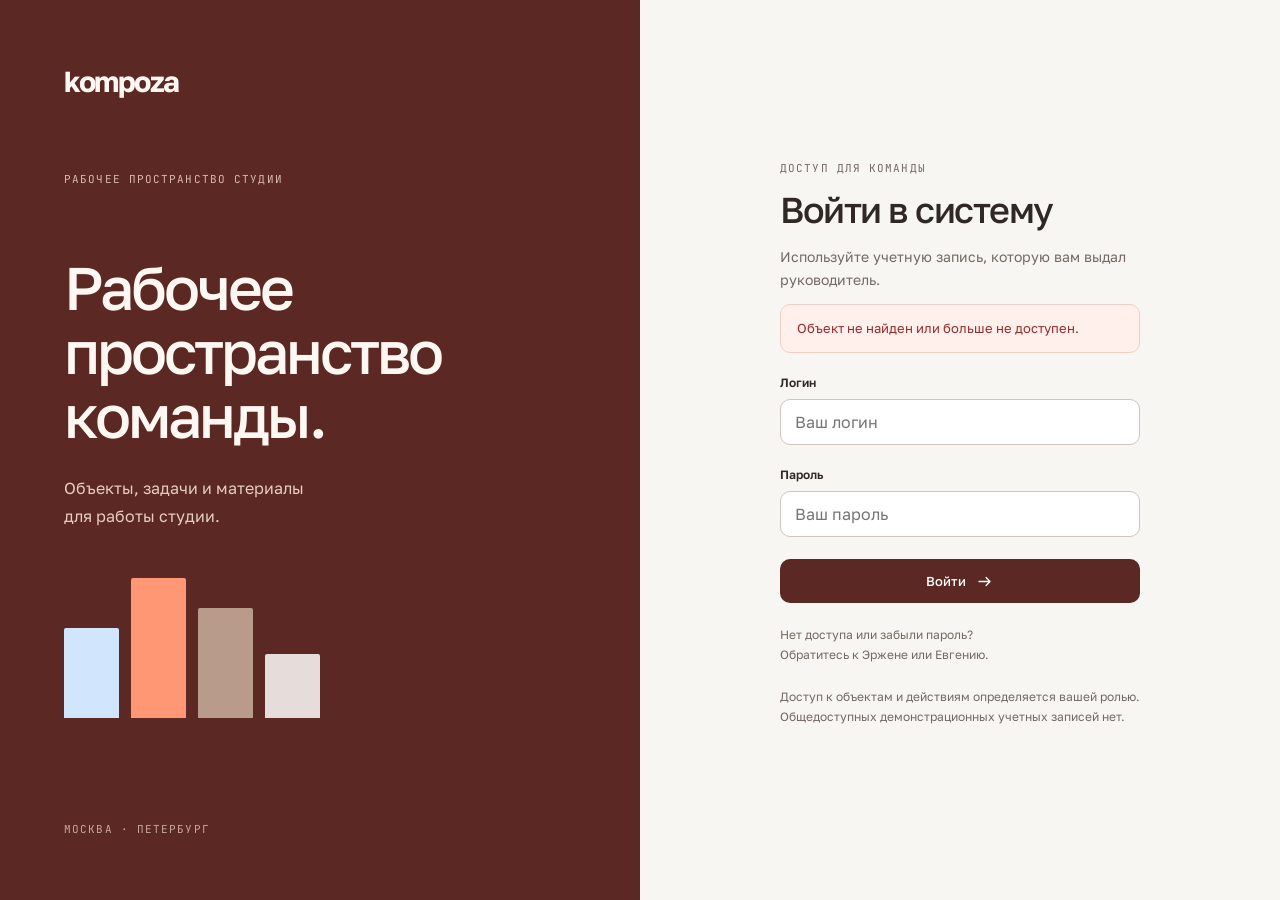
==== app/index.html @ be21c003 "Добавить рабочий пилот Compoza: вход, роли, объекты и задачи" ====
<!doctype html>
<html lang="ru"><head><meta charset="utf-8"><meta name="viewport" content="width=device-width,initial-scale=1,viewport-fit=cover"><meta name="theme-color" content="#5B2824"><meta name="description" content="Рабочее пространство команды Kompoza"><title>Kompoza · рабочее пространство</title><link rel="manifest" href="./manifest.webmanifest"><link rel="icon" type="image/svg+xml" href="./icon.svg"><link rel="stylesheet" href="./styles.css"></head><body><a class="skip" href="#main">К содержимому</a><div id="app"><main class="boot" aria-live="polite"><div class="brand">kompoza<span>studio workspace</span></div><div class="spinner"></div><p>Открываем рабочее пространство</p></main></div><div id="toast" role="status" aria-live="polite"></div><script src="./config.js"></script><script type="module" src="./app.js"></script></body></html>
---- app/styles.css ----
@import url('https://fonts.googleapis.com/css2?family=Golos+Text:wght@400;500;600;700;800&family=JetBrains+Mono:wght@400;500&display=swap');
:root{--wine:#5B2824;--deep:#3A1815;--coral:#FF9775;--blue:#D1E6FD;--paper:#F8F6F3;--ink:#302825;--muted:#746964;--line:#E3DCD5;--white:#fff;--green:#2F6754;--radius:18px;font-family:'Golos Text',sans-serif;color:var(--ink);background:var(--paper);font-synthesis:none}*{box-sizing:border-box}body{margin:0}button,input,select,textarea{font:inherit}button,a,input,select,textarea{-webkit-tap-highlight-color:transparent}button{cursor:pointer}button:disabled{opacity:.5;cursor:wait}a{color:inherit}button:focus-visible,a:focus-visible,input:focus-visible,select:focus-visible,textarea:focus-visible{outline:3px solid #5283A8;outline-offset:3px}.skip{position:fixed;top:-70px;left:20px;background:white;padding:12px;z-index:100}.skip:focus{top:12px}.brand{font-size:34px;font-weight:700;letter-spacing:-2px;line-height:1}.brand span{display:block;font:10px 'JetBrains Mono',monospace;letter-spacing:1.6px;text-transform:uppercase;margin-top:12px}.boot{min-height:100dvh;display:flex;flex-direction:column;align-items:center;justify-content:center;gap:26px;color:var(--wine)}.boot p{color:var(--muted);font-size:14px}.spinner{width:22px;height:22px;border:2px solid var(--line);border-top-color:var(--wine);border-radius:50%;animation:spin .8s linear infinite}@keyframes spin{to{transform:rotate(360deg)}}.login{min-height:100dvh;display:grid;grid-template-columns:1fr 1fr}.login-story{background:var(--wine);color:#FFF7F1;padding:64px;display:flex;flex-direction:column;justify-content:space-between;position:relative;overflow:hidden}.login-story h1{font-size:clamp(38px,4.7vw,72px);font-weight:500;line-height:1.06;letter-spacing:-3px;max-width:580px;margin:70px 0 28px}.login-story p{max-width:390px;color:#E5CEBF;line-height:1.7}.login-story .wordmark{font-size:29px;letter-spacing:-1.5px;font-weight:700}.house{display:flex;gap:12px;align-items:flex-end;margin:48px 0 30px;height:140px}.house i{display:block;width:55px;height:90px;background:var(--blue);border-radius:2px 2px 0 0}.house i:nth-child(2){height:140px;background:var(--coral)}.house i:nth-child(3){height:110px;background:#B99B8C}.house i:nth-child(4){height:64px;background:#E6DDDB}.login-form-wrap{padding:64px;display:grid;place-items:center}.login-form{width:100%;max-width:360px}.eyebrow{font:11px 'JetBrains Mono',monospace;text-transform:uppercase;letter-spacing:1.1px;color:var(--muted)}h1,h2,h3,p{overflow-wrap:anywhere}h1{font-size:36px;letter-spacing:-1.5px;font-weight:500;line-height:1.15;margin:14px 0}h2{font-size:23px;font-weight:500;letter-spacing:-.6px;margin:0 0 18px}h3{font-size:17px;font-weight:600;margin:0 0 8px}.sub{font-size:14px;color:var(--muted);line-height:1.65;margin:0}.field{display:block;margin:22px 0}.field>span{display:block;font-size:12px;font-weight:600;margin-bottom:9px}input,select,textarea{width:100%;border:1px solid #CFC5BE;background:white;border-radius:10px;padding:12px 14px;color:var(--ink);min-height:45px}textarea{resize:vertical;min-height:90px}.btn{display:inline-flex;align-items:center;justify-content:center;gap:9px;background:var(--wine);color:white;border:0;border-radius:10px;padding:12px 18px;font-size:13px;font-weight:500;min-height:44px;text-decoration:none}.btn:hover{background:var(--deep)}.btn.secondary{background:white;color:var(--wine);border:1px solid var(--line)}.btn.secondary:hover{background:#EFE9E3}.btn.small{padding:8px 12px;min-height:36px;font-size:12px}.full{width:100%}.hint{font-size:12px;line-height:1.65;color:var(--muted);margin-top:22px}.error{color:#952C2C;background:#FFF0EB;border:1px solid #EECFC4;padding:14px 16px;border-radius:10px;font-size:13px;line-height:1.5}.shell{display:grid;grid-template-columns:236px minmax(0,1fr);min-height:100dvh}.sidebar{background:var(--deep);color:#F6EDE6;position:fixed;inset:0 auto 0 0;width:236px;padding:36px 22px 24px;display:flex;flex-direction:column;z-index:20}.sidebar .brand{margin:0 13px 48px;font-size:31px}.sidebar .brand span{color:#C3A79C;font-size:9px}.nav{display:flex;flex-direction:column;gap:7px}.nav button{display:flex;align-items:center;gap:13px;padding:13px 14px;border:0;border-radius:10px;background:none;color:#D9C6BC;text-align:left;font-size:13px}.nav button.active{color:var(--deep);background:var(--blue)}.nav button:hover:not(.active){background:#512824}.icon{width:19px;height:19px;flex:none;vertical-align:middle}.sidebar-bottom{margin-top:auto}.stage-label{padding:17px 14px;border-top:1px solid #65423C;color:#CDB5A9;font-size:11px;line-height:1.8}.profile{display:flex;align-items:center;gap:10px;padding:16px 8px}.avatar{width:34px;height:34px;display:grid;place-items:center;border-radius:50%;background:#71453D;color:white;font-size:12px;flex:none}.profile-name{font-size:12px;line-height:1.5}.profile-role{color:#CDB5A9;font-size:10px}.logout{background:none;border:0;color:#E6CBBF;padding:10px;display:flex;margin-left:auto}.workspace{grid-column:2;min-width:0}.topbar{height:76px;border-bottom:1px solid var(--line);display:flex;align-items:center;justify-content:space-between;padding:0 44px;gap:16px}.breadcrumb{font-size:12px;color:var(--muted)}.env{font:10px 'JetBrains Mono',monospace;background:#EAE4DB;color:#655B4D;padding:7px 10px;border-radius:5px}.content{padding:36px 44px 60px;max-width:1500px;margin:auto}.page-head{display:flex;justify-content:space-between;gap:24px;align-items:center;margin-bottom:30px}.page-head h1{margin:8px 0}.hero-panel{background:var(--wine);color:white;padding:32px 36px;border-radius:var(--radius);display:flex;justify-content:space-between;gap:30px;margin-bottom:26px;position:relative;overflow:hidden}.hero-panel h2{font-size:29px;max-width:520px;margin:8px 0 14px;line-height:1.2}.hero-panel .eyebrow{color:#D9B7A6}.hero-panel p{font-size:13px;line-height:1.7;color:#EAD6C9;max-width:470px}.hero-panel .btn{background:var(--blue);color:var(--deep);margin-top:12px}.hero-mark{font-size:122px;letter-spacing:-14px;font-weight:500;color:var(--coral);align-self:center;line-height:1;margin-right:14px}.metrics{display:grid;grid-template-columns:repeat(3,1fr);gap:18px;margin-bottom:30px}.metric{padding:22px 24px;background:white;border:1px solid var(--line);border-radius:14px}.metric .number{font-size:36px;font-weight:500;letter-spacing:-1.5px;margin:8px 0}.metric p{font-size:12px;color:var(--muted);margin:0}.columns{display:grid;grid-template-columns:minmax(0,1.5fr) minmax(250px,1fr);gap:26px}.panel{background:white;border:1px solid var(--line);border-radius:var(--radius);padding:26px;min-width:0}.section-head{display:flex;align-items:center;justify-content:space-between;gap:16px;margin-bottom:17px}.section-head h2{margin:0;font-size:20px}.text-btn{border:0;background:none;padding:8px 0;color:var(--wine);font-size:12px}.list-row{display:flex;align-items:center;gap:15px;padding:17px 0;border-top:1px solid #ECE7E1;width:100%;background:none;border-left:0;border-right:0;border-bottom:0;text-align:left;color:var(--ink);cursor:pointer}.list-row:hover .row-title{text-decoration:underline}.row-body{min-width:0;flex:1}.row-title{font-size:14px;font-weight:500;line-height:1.5}.row-meta{font-size:11px;line-height:1.6;color:var(--muted);margin-top:4px}.project-glyph{width:43px;height:49px;background:#EEE5DF;display:grid;place-items:center;border-radius:8px;color:var(--wine);font:16px 'JetBrains Mono',monospace}.badge{font-size:10px;border-radius:5px;padding:6px 8px;background:#ECE9E2;color:#645C52;display:inline-block;white-space:nowrap}.badge.active{background:#E1ECF7;color:#365F80}.badge.done{background:#E5EEE8;color:#35664D}.badge.review{background:#F9E7D6;color:#81552B}.badge.blocked{background:#F5DED8;color:#883D31}.empty{padding:36px 12px;text-align:center;color:var(--muted);font-size:13px;line-height:1.7}.empty .icon{width:32px;height:32px;margin-bottom:12px;color:#9D8A7D}.empty h3{color:var(--ink);font-weight:500;font-size:16px}.note{padding:18px 0;border-top:1px solid var(--line)}.note h3{font-size:13px}.note p{font-size:12px;line-height:1.7;color:var(--muted);margin:0}.toolbar{display:flex;gap:12px;margin:0 0 24px;flex-wrap:wrap}.search{position:relative;flex:1;min-width:200px}.search .icon{position:absolute;left:14px;top:13px;color:var(--muted)}.search input{padding-left:43px;background:white}.toolbar select{width:auto;min-width:150px}.project-grid{display:grid;grid-template-columns:repeat(2,minmax(0,1fr));gap:20px}.project-card{padding:25px;border:1px solid var(--line);border-radius:var(--radius);background:white;display:flex;flex-direction:column;gap:20px}.project-card h2{margin:0;font-size:21px}.card-top{display:flex;justify-content:space-between;gap:12px;align-items:flex-start}.project-card .meta-grid{display:grid;grid-template-columns:1fr 1fr;gap:16px}.meta-grid dt{font-size:10px;color:var(--muted);margin-bottom:6px}.meta-grid dd{font-size:12px;margin:0;line-height:1.5}.card-footer{border-top:1px solid var(--line);padding-top:17px;display:flex;justify-content:space-between;align-items:center}.progress{height:4px;background:#EAE4DD;border-radius:4px;overflow:hidden;width:100%;margin:15px 0 8px}.progress span{display:block;background:var(--wine);height:100%}.back{border:0;background:none;color:var(--wine);padding:0;margin:0 0 24px;font-size:12px;display:flex;align-items:center;gap:6px}.detail-head{padding:28px 32px;background:#EAE0D7;border-radius:var(--radius);margin-bottom:25px}.detail-head h1{font-size:32px}.detail-meta{display:flex;gap:25px;flex-wrap:wrap;margin-top:20px;font-size:12px;color:#66584F}.task-table{width:100%;border-collapse:collapse}.task-table th{text-align:left;font:10px 'JetBrains Mono',monospace;color:var(--muted);padding:10px 12px;border-bottom:1px solid var(--line)}.task-table td{padding:17px 12px;border-bottom:1px solid #EEE8E2;vertical-align:middle;font-size:12px}.task-table td:first-child{padding-left:0}.task-name{font-weight:500;font-size:13px;line-height:1.5}.task-table .actions{display:flex;gap:7px;flex-wrap:wrap}.task-table .btn{font-size:11px;padding:7px 10px;min-height:32px}.people-grid{display:grid;grid-template-columns:repeat(3,minmax(0,1fr));gap:18px}.person{padding:24px;background:white;border:1px solid var(--line);border-radius:14px}.person .avatar{background:var(--blue);color:var(--wine);width:44px;height:44px;margin-bottom:18px}.person h3{font-size:15px}.person p{font-size:11px;color:var(--muted);line-height:1.7;overflow-wrap:anywhere}.audit{display:grid;grid-template-columns:1fr auto;gap:15px;padding:19px 0;border-bottom:1px solid var(--line)}.audit p{font-size:13px;margin:0 0 5px}.audit small{font-size:11px;color:var(--muted)}.audit time{font:10px 'JetBrains Mono',monospace;color:var(--muted)}.mobile-nav{display:none}.overlay{position:fixed;inset:0;background:#24171580;display:grid;place-items:center;padding:22px;z-index:70}.modal{width:100%;max-width:560px;background:var(--paper);border-radius:22px;max-height:90dvh;overflow:auto;padding:30px}.modal-head{display:flex;justify-content:space-between;align-items:center;gap:20px}.close{background:none;border:0;padding:7px;color:var(--muted)}.form-grid{display:grid;grid-template-columns:1fr 1fr;gap:0 18px}.modal .field{margin:17px 0}.form-actions{display:flex;justify-content:flex-end;gap:12px;margin-top:24px}.banner{font-size:12px;line-height:1.6;background:#F0E9DF;border-radius:10px;padding:12px 16px;margin-bottom:24px;color:#6A5849}.doc-link{display:flex;gap:12px;align-items:center;padding:15px 0;border-top:1px solid var(--line);font-size:13px;text-decoration:none}.doc-link:hover{text-decoration:underline}.doc-link .icon{color:var(--wine)}#toast{position:fixed;bottom:25px;left:50%;transform:translateX(-50%);z-index:100;background:var(--deep);color:white;border-radius:10px;padding:13px 22px;font-size:13px;box-shadow:0 5px 25px #0002;display:none;max-width:90vw}.loading-inline{padding:70px;display:grid;place-items:center}.readonly{font-size:12px;color:var(--muted);line-height:1.7}.online-dot{width:6px;height:6px;display:inline-block;border-radius:50%;background:#6C8E74;margin-right:7px}.muted{color:var(--muted)}
@media(min-width:1600px){.content{padding-top:48px}}@media(max-width:1100px){.sidebar{width:200px;padding:30px 14px}.shell{grid-template-columns:200px minmax(0,1fr)}.content{padding:30px 26px}.topbar{padding:0 26px}.columns{grid-template-columns:1fr}.people-grid{grid-template-columns:repeat(2,1fr)}.hero-mark{font-size:90px}.task-table .hide-tablet{display:none}.login-story,.login-form-wrap{padding:40px}}
@media(max-width:700px){.sidebar{display:none}.shell{display:block}.workspace{padding-bottom:80px}.topbar{height:62px;padding:0 20px}.topbar .breadcrumb{font-size:11px}.content{padding:25px 18px 34px}.page-head{gap:12px;margin-bottom:23px}.page-head h1{font-size:29px}.page-head .btn{padding:10px 12px;font-size:11px}.eyebrow{font-size:9px}.sub{font-size:12px}.hero-panel{padding:26px 24px;gap:0}.hero-panel h2{font-size:25px}.hero-mark{display:none}.hero-panel p{font-size:12px}.metrics{gap:9px;margin-bottom:24px}.metric{padding:17px 13px;border-radius:12px}.metric .number{font-size:29px}.metric p{font-size:10px;line-height:1.5}.metric .eyebrow{font-size:8px;letter-spacing:.3px}.panel{padding:21px 18px}.section-head h2{font-size:18px}.project-grid,.people-grid{grid-template-columns:1fr}.project-card{padding:23px}.mobile-nav{position:fixed;bottom:0;left:0;right:0;z-index:40;background:#FFFDFB;border-top:1px solid var(--line);display:flex;justify-content:space-around;padding:9px 8px calc(9px + env(safe-area-inset-bottom))}.mobile-nav button{background:none;border:0;color:var(--muted);padding:6px 10px;display:flex;flex-direction:column;align-items:center;gap:6px;font-size:9px;min-width:48px}.mobile-nav button.active{color:var(--wine);font-weight:600}.mobile-nav button.active .icon{stroke-width:2.3}.toolbar{gap:9px}.toolbar select{min-width:0;flex:1;font-size:12px}.search{min-width:100%;flex-basis:100%}.list-row{gap:10px}.row-title{font-size:12px}.badge{font-size:9px;padding:5px 6px}.project-glyph{width:35px;height:42px;font-size:13px}.row-meta{font-size:10px}.detail-head{padding:24px}.detail-head h1{font-size:28px}.detail-meta{gap:12px 20px;font-size:11px}.task-table thead{display:none}.task-table,.task-table tbody,.task-table tr,.task-table td{display:block}.task-table tr{padding:18px 0;border-bottom:1px solid var(--line)}.task-table td{padding:5px 0;border:0}.task-table .hide-mobile{display:none}.task-table .actions{margin-top:7px}.task-table .btn{min-height:38px;padding:8px 12px}.login{display:block}.login-story{padding:28px 26px 32px}.login-story h1{font-size:34px;letter-spacing:-1.5px;margin:35px 0 12px}.login-story p{font-size:12px;margin-bottom:0}.login-story .house,.login-story .story-footer{display:none}.login-form-wrap{padding:35px 26px 50px}.login-form h1{font-size:28px}.form-grid{grid-template-columns:1fr}.modal{padding:24px 20px;border-radius:16px}.overlay{padding:13px}.audit{grid-template-columns:1fr}.env{font-size:8px}.topbar .logout{color:var(--wine)}#toast{bottom:95px}.form-actions .btn{flex:1}.note p{font-size:11px}}
@media(prefers-reduced-motion:reduce){*{animation:none!important;scroll-behavior:auto!important}}
.mobile-only{display:none}@media(max-width:700px){.mobile-only{display:flex}}
.member-fieldset{margin:20px 0;padding:16px;border:1px solid var(--line);border-radius:10px}.member-fieldset legend{font-size:12px;padding:0 7px}.check-label{display:flex;align-items:center;gap:11px;font-size:12px;line-height:1.5;margin:10px 0}.check-label input{width:18px;min-height:18px;height:18px;accent-color:var(--wine);flex:none}.check-label small{display:block;color:var(--muted);font-size:10px}
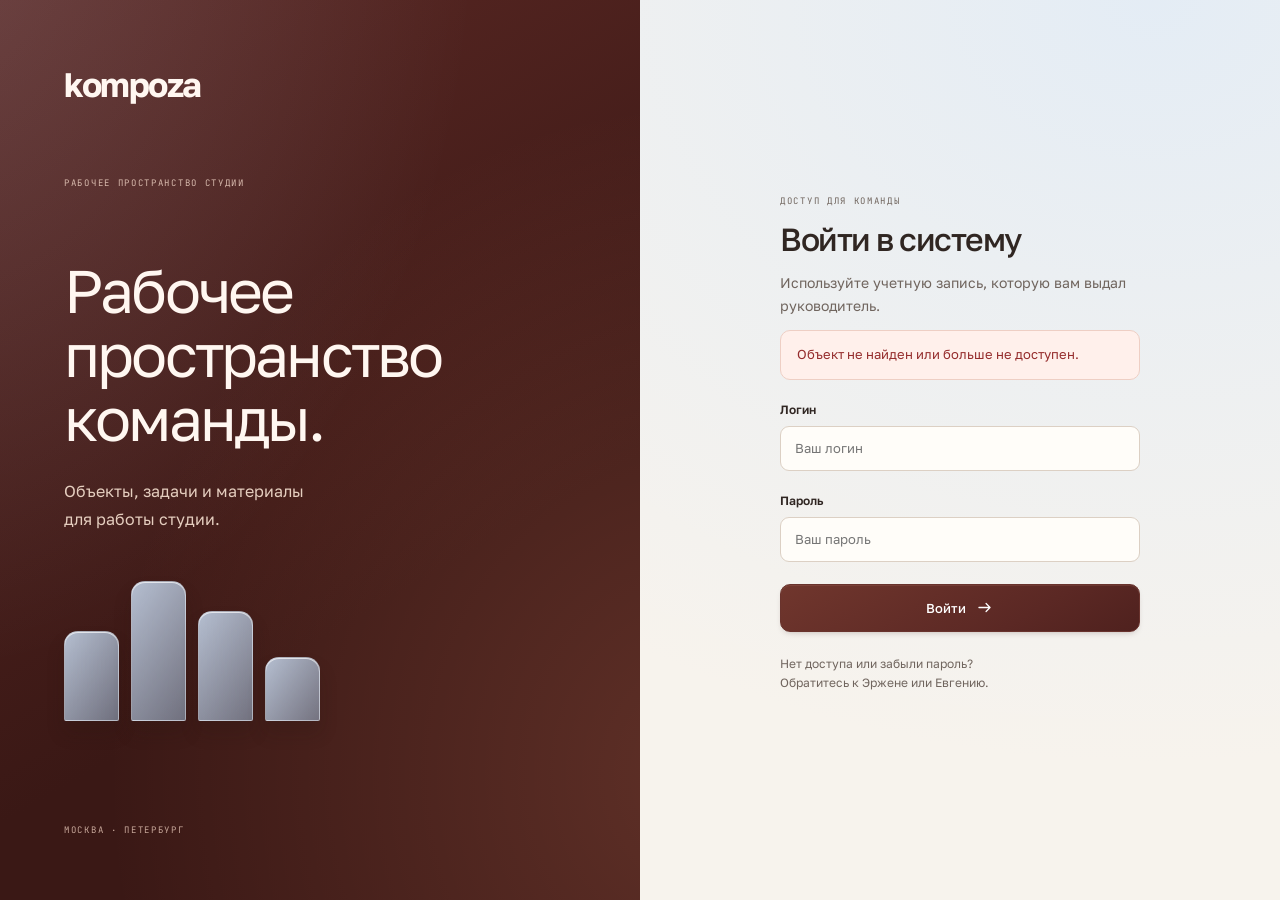
==== commit 26495d9a: "Углубить рабочую модель и обновить интерфейс Kompoza с liquid glass" ====
--- a/app/index.html
+++ b/app/index.html
@@ -1,2 +1,2 @@
 <!doctype html>
-<html lang="ru"><head><meta charset="utf-8"><meta name="viewport" content="width=device-width,initial-scale=1,viewport-fit=cover"><meta name="theme-color" content="#5B2824"><meta name="description" content="Рабочее пространство команды Kompoza"><title>Kompoza · рабочее пространство</title><link rel="manifest" href="./manifest.webmanifest"><link rel="icon" type="image/svg+xml" href="./icon.svg"><link rel="stylesheet" href="./styles.css"></head><body><a class="skip" href="#main">К содержимому</a><div id="app"><main class="boot" aria-live="polite"><div class="brand">kompoza<span>studio workspace</span></div><div class="spinner"></div><p>Открываем рабочее пространство</p></main></div><div id="toast" role="status" aria-live="polite"></div><script src="./config.js"></script><script type="module" src="./app.js"></script></body></html>
+<html lang="ru"><head><meta charset="utf-8"><meta name="viewport" content="width=device-width,initial-scale=1,viewport-fit=cover"><meta name="theme-color" content="#5B2824"><meta name="description" content="Рабочее пространство команды Kompoza"><title>Kompoza · рабочее пространство</title><link rel="manifest" href="./manifest.webmanifest"><link rel="icon" type="image/svg+xml" href="./icon.svg"><link rel="stylesheet" href="./styles.css"><link rel="stylesheet" href="./workspace.css"></head><body><a class="skip" href="#main">К содержимому</a><div id="app"><main class="boot" aria-live="polite"><div class="brand">kompoza<span>studio workspace</span></div><div class="spinner"></div><p>Открываем рабочее пространство</p></main></div><div id="toast" role="status" aria-live="polite"></div><script src="./config.js"></script><script type="module" src="./app.js"></script><script type="module" src="./liquid.js"></script></body></html>
--- a/app/workspace.css
+++ b/app/workspace.css
@@ -0,0 +1,55 @@
+/* Kompoza workspace: editorial hierarchy, useful density and project context. */
+:root{--paper:#FAF9F7;--ink:#28201D;--muted:#685D57;--line:#E5DFDA;--radius:8px}
+.sidebar{width:224px;padding:32px 20px;background:#3A1815}.shell{grid-template-columns:224px minmax(0,1fr)}
+.sidebar .brand{font-size:32px}.sidebar .brand span{font-size:9px;letter-spacing:1.8px;color:#C9AAA2}
+.nav{gap:5px}.nav button{border-radius:5px;min-height:43px;padding:11px 13px}.sidebar-bottom .stage-label{font-size:11px;color:#CCB9B3}
+.topbar{height:64px;border-bottom:1px solid var(--line);background:#FAF9F7}.content{max-width:1560px;padding:36px 40px 56px}
+h1{font-weight:600;font-size:34px;letter-spacing:-1.3px}.page-head{margin-bottom:24px;align-items:end}.page-head .sub{max-width:64ch}
+h2{font-size:20px;font-weight:600;letter-spacing:-.5px}.eyebrow{font-size:10px;letter-spacing:1.4px}.btn{border-radius:5px}.btn.small{min-height:38px}
+.panel,.person{border-radius:8px;box-shadow:none}.banner{padding:12px 16px;font-size:12px;border-radius:5px}.env{font-size:9px;background:#ECE7E1}
+.work-summary{display:flex;gap:32px;border-top:1px solid var(--line);border-bottom:1px solid var(--line);padding:16px 0;margin:0 0 28px;color:var(--muted);font-size:13px}.work-summary b{font:22px 'JetBrains Mono',monospace;color:var(--wine);margin-right:8px}
+.desk-grid{display:grid;grid-template-columns:minmax(0,1.65fr) minmax(260px,1fr);gap:32px}.agenda{background:#FFF;border:1px solid var(--line);padding:24px;border-radius:8px}.agenda .section-head{margin-bottom:8px}.agenda-group{margin-top:22px}.agenda-caption{font:10px 'JetBrains Mono',monospace;letter-spacing:1px;text-transform:uppercase;color:var(--wine);display:flex;justify-content:space-between;padding-bottom:8px;border-bottom:1px solid var(--line)}.agenda .list-row{padding:16px 0;min-height:74px}.agenda .list-row:last-child{border-bottom:0}.row-title{font-size:14px;line-height:1.4;font-weight:500}.row-meta{font-size:12px;line-height:1.5}.agenda-all{margin-top:20px;display:flex;align-items:center;gap:8px}.decision-rail{padding:8px 0}.decision-rail .list-row{background:none;padding-inline:0}.decision-rail .row-meta{font-size:11px}.attention-item{display:flex;align-items:center;gap:16px;padding:20px 0;border-top:1px solid var(--line)}.attention-count{min-width:42px;font:28px 'JetBrains Mono',monospace;color:var(--wine)}.attention-count.urgent{color:#A44832}.attention-item h3{font-size:14px;font-weight:600;margin:0 0 5px}.attention-item p{font-size:12px;color:var(--muted);margin:0;line-height:1.5}.pilot-footnote{font-size:11px;line-height:1.7;color:var(--muted);border-top:1px solid var(--line);padding-top:20px;margin-top:24px}
+.portfolio{margin-top:36px}.portfolio-grid{display:grid;grid-template-columns:repeat(3,minmax(0,1fr));gap:20px}.object-card{border:1px solid var(--line);border-radius:8px;overflow:hidden;background:white}.object-drawing{height:126px;background:#ECE5E0;position:relative;padding:16px;overflow:hidden}.object-drawing>svg{height:126px;width:180px;position:absolute;right:-8px;top:-3px;stroke:#A38576;stroke-width:1.3;opacity:.55}.object-drawing>span:not(.badge){position:absolute;bottom:18px;left:20px;font:10px 'JetBrains Mono',monospace;text-transform:uppercase;letter-spacing:1px;color:#5B4037}.object-drawing .badge{position:absolute;top:16px;left:20px;background:#FFF9F4;color:#5B2824}.tone-1{background:#DEE7EB}.tone-1>svg{stroke:#63828D}.tone-2{background:#E8DDCF}.object-copy{padding:22px 20px 12px}.object-copy h2{font-size:20px;margin:12px 0 6px;line-height:1.3}.object-copy>p{margin:0;color:var(--muted);font-size:12px}.object-next{padding:20px 0;margin-top:8px}.object-next span{display:block;font-size:11px;color:var(--muted);margin-bottom:8px}.object-next strong{display:block;font-size:13px;font-weight:500;line-height:1.5}.object-next small{display:block;color:var(--wine);font:10px 'JetBrains Mono',monospace;margin-top:8px}.object-card .card-footer{padding:12px 0 0;border-top:1px solid var(--line);font-size:11px;color:var(--muted);gap:8px;flex-wrap:wrap}
+.object-masthead{display:flex;gap:24px;align-items:center;background:#EAE4DF;padding:28px 32px;border-radius:8px;position:relative;overflow:hidden;margin-bottom:24px}.object-masthead>div:first-child{flex:1;min-width:0;z-index:1}.object-masthead h1{font-size:32px;margin:14px 0 10px}.object-masthead p{font-size:13px;color:var(--muted);margin:0}.masthead-meta{display:flex;align-items:center;flex-wrap:wrap;gap:16px;margin-top:20px;font-size:12px}.masthead-plan{width:150px;flex:none;stroke:#9C8275;opacity:.5}.object-masthead>.btn{align-self:start;z-index:1;white-space:nowrap}.object-tabs{display:flex;gap:28px;overflow-x:auto;border-bottom:1px solid var(--line);margin-bottom:28px;scrollbar-width:none}.object-tabs button{background:none;border:0;border-bottom:2px solid transparent;padding:14px 0;font-size:13px;color:var(--muted);white-space:nowrap}.object-tabs button.active{color:var(--wine);border-bottom-color:var(--wine)}.project-workspace{background:white;padding:28px;border:1px solid var(--line);border-radius:8px}.track-grid{display:grid;grid-template-columns:repeat(5,minmax(0,1fr));gap:10px;margin-top:20px}.track{border:1px solid var(--line);border-top:3px solid #D7CEC7;background:#FCFBFA;text-align:left;padding:16px 14px;min-height:166px;border-radius:4px;color:var(--ink);display:flex;flex-direction:column;align-items:start}.track.active{border-top-color:var(--wine);background:#F6EEEA}.track.waiting{border-top-color:#A5782F;background:#FCF5E8}.track.done{border-top-color:#44705B;background:#F1F6F2}.track-index{font:10px 'JetBrains Mono',monospace;color:var(--muted);margin-bottom:18px}.track strong{font-weight:500;font-size:13px;line-height:1.4}.track-state{font-size:11px;color:var(--wine);margin-top:auto;padding-top:16px}.track small{font-size:10px;line-height:1.5;color:var(--muted);margin-top:7px;overflow-wrap:anywhere}.task-section-head{margin-top:36px;padding-top:24px;border-top:1px solid var(--line)}.task-section-head h2 span{font-size:11px;font-weight:400;margin-left:12px}.section-explainer{font-size:12px;line-height:1.7;color:var(--muted);margin:24px 0 0}.pause-notice{padding:16px 20px;background:#FCF1D9;border-left:3px solid #A5782F;margin-bottom:20px;font-size:13px}.pause-notice span{display:block;margin-top:6px}.material-row{display:flex;align-items:center;gap:16px;padding:22px 0;border-bottom:1px solid var(--line);text-decoration:none}.material-row>div{flex:1;min-width:0}.material-row strong{font-size:14px;font-weight:500;display:block}.material-row span{display:block;font-size:12px;color:var(--muted);margin-top:5px}.context-grid{display:grid;grid-template-columns:1fr 1fr;gap:40px}.context-text{white-space:pre-wrap;font-size:14px;line-height:1.8;margin:0 0 32px}.timeline-event{display:flex;gap:18px;padding:18px 0;border-bottom:1px solid var(--line)}.timeline-dot{width:8px;height:8px;border-radius:50%;background:var(--wine);margin-top:7px;flex:none}.timeline-event strong{font-size:14px;font-weight:500}.timeline-event p{font-size:12px;color:var(--muted);margin:6px 0}.timeline-event time{font:10px 'JetBrains Mono',monospace;color:var(--muted)}.task-discussion{border-top:1px solid var(--line);margin-top:28px;padding-top:24px}.task-discussion h3{margin-top:24px}.comments article{padding:16px 0;border-bottom:1px solid var(--line)}.comments article strong{font-size:13px;font-weight:600}.comments time{display:block;font-size:10px;color:var(--muted);margin-top:4px}.comments p{font-size:13px;line-height:1.7;white-space:pre-wrap;margin-bottom:0}.dependency-line{font-size:13px;display:flex;align-items:center;gap:12px}.modal{border-radius:10px}.task-table{font-size:13px}.task-table th{font-size:10px}.task-table td{vertical-align:top}.badge{border-radius:4px;font-size:10px}.login-story{background:#3A1815}.house i{border-radius:0}
+.nav-future{margin-top:22px;padding-top:18px;border-top:1px solid #69473F}.nav-future .eyebrow{color:#BFA49C;margin:0 12px 10px;font-size:9px}.nav-future button{font-size:12px;color:#D2BBB4;width:100%;background:none;border:0;text-align:left;padding:9px 12px;display:flex;justify-content:space-between;gap:12px}.nav-future small{font:9px 'JetBrains Mono',monospace;color:#BFA49C}.scope-card{border-top:1px solid var(--line);padding:24px 0}.scope-card h2{font-size:20px}.scope-card p{font-size:14px;line-height:1.8;max-width:70ch;color:var(--muted)}.scope-card .eyebrow{color:var(--wine);margin-bottom:12px}
+@media(max-width:1150px){.portfolio-grid{grid-template-columns:repeat(2,minmax(0,1fr))}.track-grid{grid-template-columns:repeat(3,minmax(0,1fr))}.masthead-plan{display:none}.content{padding:28px}.desk-grid{grid-template-columns:minmax(0,1.4fr) minmax(240px,1fr);gap:24px}}
+@media(max-width:900px){.shell{display:block}.sidebar{display:none}.content{padding:24px 20px 104px}.desk-grid{grid-template-columns:1fr}.decision-rail{padding:16px 0}.decision-rail .section-head{margin-bottom:0}.portfolio-grid{grid-template-columns:repeat(2,minmax(0,1fr))}.object-masthead{padding:24px;align-items:start}.object-masthead h1{font-size:28px}.context-grid{grid-template-columns:1fr}.project-workspace{padding:20px}.topbar{height:auto;min-height:58px}.nav-future{display:none}.mobile-nav{background:#FFFEFC;border-top-color:var(--line)}.mobile-nav button{font-size:10px}.track{min-height:150px}.work-summary{gap:20px}.work-summary b{font-size:20px}}
+@media(max-width:600px){h1{font-size:28px;letter-spacing:-1px}.page-head{gap:18px;align-items:start;flex-direction:column}.work-summary{gap:16px;justify-content:space-between}.work-summary span{font-size:10px;display:flex;flex-direction:column;gap:6px}.work-summary b{font-size:24px;margin:0}.agenda{padding:20px 16px}.row-title{font-size:13px}.row-meta{font-size:11px}.agenda .list-row .badge,.decision-rail .list-row .badge{display:none}.portfolio-grid{grid-template-columns:1fr;gap:20px}.object-drawing{height:110px}.object-copy h2{font-size:22px}.object-masthead{flex-direction:column;padding:24px 20px}.object-masthead h1{font-size:28px}.object-tabs{gap:24px;margin-bottom:20px}.project-workspace{padding:20px 14px}.track-grid{display:flex;overflow-x:auto;padding-bottom:10px;scroll-snap-type:x mandatory}.track{flex:0 0 150px;scroll-snap-align:start;min-height:160px}.task-section-head{align-items:start;gap:14px}.task-section-head h2 span{display:block;margin:7px 0 0}.context-grid{gap:24px}.dependency-line{display:block}.modal{padding:24px 20px}.material-row strong{font-size:13px}.task-table .actions{gap:8px}.pilot-footnote{font-size:11px}.portfolio .section-head{gap:12px}.portfolio .section-head .text-btn{font-size:12px}}
+
+@media(max-width:600px){.task-table tbody tr{display:grid;grid-template-columns:1fr auto;gap:10px 14px;padding:20px 0}.task-table tbody td{padding:0;min-width:0}.task-table tbody td:first-child{grid-column:1/-1}.task-table tbody td.hide-tablet{display:none}.task-table tbody td:nth-child(3){align-self:center}.task-table tbody td:nth-child(4){justify-self:end}.task-table tbody td:last-child{grid-column:1/-1}.task-table .actions{margin-top:0}.task-table .task-name{font-size:14px}.project-workspace .section-head h2{font-size:19px}}
+
+/* Liquid studio — a restrained glass navigation, warm paper work surface. */
+:root{--paper:#F5F3EF;--ink:#302622;--muted:#70655E;--line:#DFD9D1;--radius:16px;--glass-x:50%;--glass-y:35%;--glass-shift-x:0px;--glass-shift-y:0px}
+body{background:var(--paper)}
+.shell{background:radial-gradient(ellipse at 97% 0%,#D1E6FD77 0,transparent 31%),radial-gradient(ellipse at 28% 4%,#EBC5AE3D 0,transparent 39%),#F5F3EF}
+.workspace{position:relative;isolation:isolate}.content{position:relative;z-index:1;padding-top:44px}
+.topbar{position:relative;z-index:2;background:#FAF9F180;border-bottom:1px solid #FFF9;backdrop-filter:blur(18px);-webkit-backdrop-filter:blur(18px)}
+.topbar .env{border:1px solid #FFF;background:#EAE5DC8A;border-radius:6px;letter-spacing:.5px;padding:7px 10px}
+.sidebar{background:linear-gradient(158deg,#5B2824D9 0%,#3A1815E8 53%,#271311F5 100%);border-right:1px solid #FFFFFF2B;isolation:isolate;overflow:hidden;box-shadow:12px 0 40px -20px #3A181538}
+.sidebar:before,.sidebar:after{content:"";position:absolute;pointer-events:none;z-index:-1}
+.sidebar:before{width:390px;height:550px;left:-190px;top:40px;border-radius:46% 54% 63% 37% / 40% 36% 64% 60%;background:radial-gradient(ellipse at 65% 30%,#D1E6FD50 0%,#FF97753D 30%,#9A50442A 55%,transparent 72%);filter:blur(24px);transform:translate3d(var(--glass-shift-x),var(--glass-shift-y),0) rotate(-20deg);transition:transform 1.2s cubic-bezier(.2,.7,.2,1)}
+.sidebar:after{width:340px;height:650px;right:-260px;top:150px;border-radius:50%;border:1px solid #FFD5BF44;box-shadow:-15px 0 45px #FF977520,inset 12px 0 24px #D1E6FD12;transform:rotate(23deg);opacity:.8}
+.sidebar .brand{font-size:32px;letter-spacing:-1.7px;font-weight:600;margin-bottom:50px;text-shadow:0 2px 16px #220E0E20}.sidebar .brand span{color:#E0C6B9;font-size:9px;letter-spacing:2px;margin-top:14px}
+.nav{position:relative;gap:7px}.nav button{position:relative;isolation:isolate;border-radius:13px;color:#E6D5CC;min-height:47px;transition:background .25s,color .25s,box-shadow .25s,transform .25s;border:1px solid transparent;padding:12px 13px;font-size:12px;letter-spacing:.1px}
+.nav button:hover:not(.active){background:linear-gradient(110deg,#FFF2E212,#D1E6FD0A);border-color:#F2D6C216;box-shadow:inset 0 1px #FFFFFF15;transform:translateX(2px)}
+.nav button.active{background:linear-gradient(118deg,#EFF9FFC9 0%,#D1E6FDDE 46%,#B6CFE8CF 100%);color:#3A2421;border:1px solid #F8FDFFE0;box-shadow:inset 0 1px 1px #FFFFFF, inset 0 -1px 1px #7E9CBBA0,0 6px 18px -5px #1C090C66,0 0 0 3px #F1F8FF0B;backdrop-filter:blur(26px) saturate(130%);-webkit-backdrop-filter:blur(26px) saturate(130%);text-shadow:0 1px #FFFFFF70;font-weight:600;overflow:hidden}
+.nav button.active:before{content:"";position:absolute;inset:0;z-index:-1;border-radius:inherit;background:radial-gradient(ellipse at var(--glass-x) var(--glass-y),#FFF 0%,#FFF5 15%,transparent 63%);opacity:.65;pointer-events:none}
+.nav button.active:after{content:"";position:absolute;left:8%;right:8%;height:1px;top:0;background:linear-gradient(90deg,transparent,#FFFFFF,transparent);pointer-events:none}
+.nav-future{margin-top:25px;border-top:1px solid #E9D2C02B;padding-top:20px}.nav-future button{color:#DBC8C0;padding:10px 12px;border-radius:9px;transition:background .2s}.nav-future button:hover{background:#F5D8C70C}.nav-future .eyebrow,.nav-future small{color:#BD9E92}.sidebar-bottom .stage-label{border-top-color:#E7CDBA30;color:#D0B6A8;padding-top:20px}.sidebar .avatar{background:linear-gradient(130deg,#B18877A1,#7D5048B3);border:1px solid #F3D6C42B;box-shadow:inset 0 1px #F5DDCE26}.profile-role{color:#D8BAA9}
+h1{font-size:clamp(30px,2.5vw,38px);letter-spacing:-1.5px;line-height:1.13;font-weight:500}h2{font-weight:500;letter-spacing:-.65px}.page-head{margin-bottom:28px}.page-head .sub{line-height:1.7;color:#786B62}.eyebrow{font-size:9px;letter-spacing:1.7px}
+.btn{background:linear-gradient(150deg,#70362D,#5B2824 68%,#4F211E);border:1px solid #69332D;border-radius:10px;box-shadow:inset 0 1px #BA817130,0 3px 7px -4px #3A181560;font-weight:500;transition:transform .2s,box-shadow .2s,background .2s}.btn:hover{background:linear-gradient(140deg,#7C4035,#5B2824);box-shadow:inset 0 1px #CE9A7E4D,0 5px 12px -5px #3A181575;transform:translateY(-1px)}.btn:active{transform:translateY(0)}.btn.secondary{background:#FFFEFA9C;border:1px solid #DAD1C8;color:#5B2824;box-shadow:inset 0 1px #FFF,0 2px 4px -3px #4E2B2438}.btn.secondary:hover{background:#FFFDF7;border-color:#BEA69A}.text-btn{font-weight:500}.btn.small{border-radius:8px}
+.work-summary{border-top:0;border-bottom:1px solid #DCD4CB;padding:2px 0 25px;gap:40px;margin-bottom:28px}.work-summary span{font-size:11px;display:flex;align-items:center;gap:12px;color:#807167}.work-summary b{font:24px 'JetBrains Mono',monospace;margin:0;color:#5B2824;letter-spacing:-1.5px}
+.agenda{background:linear-gradient(140deg,#FFFDFBE8,#FFFFFFBA);border:1px solid #FFFFFF;border-radius:18px;padding:27px 28px;box-shadow:0 1px 2px #3A18150A,0 16px 40px -30px #5B282445,inset 0 1px #FFF;position:relative;overflow:hidden}.agenda:before{content:"";position:absolute;top:0;left:25px;right:25px;height:1px;background:linear-gradient(90deg,transparent,#D7C4B5,transparent);opacity:.6}.agenda .section-head h2{font-size:22px}.agenda-caption{font-size:9px;letter-spacing:1.5px;border-color:#E6DCD3;color:#8A5A48;padding-bottom:10px}.agenda .list-row{border-color:#EBE4DC;padding:17px 0;min-height:78px}.agenda .list-row:hover{background:linear-gradient(90deg,transparent,#F5EAE282,transparent)}.agenda-group{margin-top:26px}.agenda-all{margin-top:26px;font-size:12px}.row-title{font-weight:500;font-size:13px}.row-meta{font-size:11px;line-height:1.65;color:#7D7066}.agenda .list-row>.row-body+.badge{border:1px solid #E7E0D6;background:#F2EEE7;color:#7A6A5A}.badge{border-radius:6px;font-size:9px;letter-spacing:.1px;padding:6px 9px}.badge.active{background:#DCE9F2;color:#45667F}.badge.review{background:#F5E6CE;color:#86612F}.badge.done{background:#E1EBE2;color:#436B54}
+.decision-rail{padding:14px 4px}.decision-rail .section-head h2{font-size:21px}.attention-item{padding:23px 0;border-color:#DED4C9;gap:20px}.attention-count{font-size:30px;letter-spacing:-1.6px;font-weight:400}.attention-item h3{font-size:12px;font-weight:500}.attention-item p{font-size:11px;line-height:1.7}.pilot-footnote{font-size:10px;color:#938273;line-height:1.8;border-top-color:#DED4C9;padding-top:23px}
+.portfolio{margin-top:38px}.portfolio .section-head{margin-bottom:22px}.portfolio .section-head h2{font-size:23px}.object-card{border:1px solid #E7E0D7;border-radius:16px;background:#FFFDF9;box-shadow:0 2px 3px #3A181504;transition:box-shadow .3s,transform .3s,border-color .3s;position:relative;overflow:hidden}.object-card:hover{transform:translateY(-3px);border-color:#C9B5A6;box-shadow:0 13px 30px -18px #5B282455}.object-drawing{height:144px;background:radial-gradient(ellipse at 10% 5%,#FFF9E9 0,transparent 70%),linear-gradient(130deg,#EDE2D5,#D8C7BA);border-bottom:1px solid #D1BCA92B}.object-drawing:after{content:"";position:absolute;inset:0;background:linear-gradient(115deg,transparent 30%,#FFFFFF40 45%,#FFF1E312 47%,transparent 63%);pointer-events:none}.object-drawing>svg{width:210px;height:150px;right:-12px;top:0;stroke:#93705D;opacity:.55;transform:perspective(400px) rotateY(-12deg) rotateX(8deg) rotate(-5deg);transition:transform .6s}.object-card:hover .object-drawing>svg{transform:perspective(400px) rotateY(-2deg) rotateX(3deg) rotate(-3deg)}.object-drawing.tone-1{background:radial-gradient(ellipse at 7% 2%,#F0FAFF 0,transparent 70%),linear-gradient(135deg,#D8E6EB,#AFC9D4)}.object-drawing.tone-1>svg{stroke:#5D818B}.object-drawing.tone-2{background:radial-gradient(ellipse at 7% 2%,#FFF4DC 0,transparent 70%),linear-gradient(135deg,#EAE0D0,#CDB799)}.object-drawing>span:not(.badge){font-size:9px;letter-spacing:1.5px;color:#684C3D;bottom:20px;left:23px}.object-drawing .badge{background:#FFFBF3AB;backdrop-filter:blur(10px);-webkit-backdrop-filter:blur(10px);border:1px solid #FFFFFFB5;box-shadow:0 2px 6px -4px #3A18154D;top:18px;left:23px}.object-copy{padding:24px 23px 17px}.object-copy .eyebrow{font-size:8px;letter-spacing:1.5px}.object-copy h2{font-size:21px;font-weight:500;line-height:1.25;margin:14px 0 9px;letter-spacing:-.7px}.object-copy>p{font-size:11px;color:#8D7C6F}.object-next{padding:20px 0 17px}.object-next span{font-size:10px;margin-bottom:10px;color:#8C796B}.object-next strong{font-size:12px;font-weight:500;line-height:1.55}.object-next small{font-size:9px;margin-top:10px}.object-card .card-footer{border-color:#E8DED3;font-size:10px;padding-top:15px}.object-card .card-footer .btn{font-size:11px}
+.object-masthead{background:linear-gradient(115deg,#DFCCBC 0%,#EDE3D7 47%,#D5E2E7 100%);border:1px solid #FFFCF6A6;border-radius:18px;box-shadow:inset 0 1px #FFFFFFD9,0 8px 25px -20px #5B282433;padding:31px 34px;isolation:isolate}.object-masthead:before{content:"";position:absolute;width:340px;height:340px;right:80px;top:-160px;background:radial-gradient(circle,#FFFFFFB3,transparent 65%);border-radius:50%;pointer-events:none;transform:translate3d(var(--glass-shift-x),var(--glass-shift-y),0)}.object-masthead:after{content:"";position:absolute;inset:0;z-index:-1;background:linear-gradient(115deg,transparent 42%,#FFFFFF61 48%,#FFF5E52B 50%,transparent 65%);pointer-events:none}.object-masthead h1{font-weight:500;font-size:34px;letter-spacing:-1.1px}.object-masthead>.btn{border-color:#FFFFFFBB;background:#FFF8E89E;backdrop-filter:blur(15px);-webkit-backdrop-filter:blur(15px);box-shadow:inset 0 1px #FFF,0 4px 14px -8px #5B28243D;color:#5B2824}.masthead-plan{stroke:#8B7A6B;opacity:.45;width:175px;transform:perspective(500px) rotateY(-18deg) rotate(-4deg)}.object-masthead .eyebrow{color:#735440}.masthead-meta{gap:20px;color:#775F50;font-size:11px}.object-tabs{border-color:#DCD2C8;gap:30px;margin-bottom:26px}.object-tabs button{font-size:12px;padding:15px 0 17px;transition:color .2s}.object-tabs button.active{color:#5B2824;border-bottom-color:#9E6752;font-weight:500}.project-workspace{background:#FFFDF9DB;border:1px solid #FFFFFF;border-radius:16px;padding:29px;box-shadow:0 1px 2px #3A181509,0 15px 35px -30px #5B282436}.project-workspace .section-head h2{font-size:21px}
+.track-grid{gap:12px}.track{background:#F8F5EF;border:1px solid #E6DDD2;border-top:2px solid #D3C2B1;border-radius:11px;padding:17px 15px;min-height:172px;transition:transform .25s,box-shadow .25s}.track:hover{transform:translateY(-3px);box-shadow:0 8px 14px -10px #5B28243B}.track.active{border-top-color:#A56C55;background:linear-gradient(145deg,#F4E7D9,#F8F1E8)}.track.waiting{border-top-color:#B38B47;background:linear-gradient(145deg,#F9EED6,#FCF7ED)}.track.done{border-top-color:#7D9E80;background:linear-gradient(145deg,#E9F1E7,#F4F8F1)}.track-index{font-size:9px;letter-spacing:1px;color:#9B8474}.track strong{font-size:12px;line-height:1.5}.track-state{font-size:10px}.track small{font-size:9px;color:#8B7666}.task-section-head{border-color:#E5D9CD;margin-top:30px}.task-table th{font-size:9px;letter-spacing:1px;color:#927C6A;border-color:#E5D9CD}.task-table td{padding-block:18px;border-color:#EBE2D8;font-size:11px;color:#776559}.task-table .task-name{font-size:12px;font-weight:500}.task-table .actions .btn{font-size:10px}.section-explainer{font-size:11px;color:#8E7A69}.context-text{font-size:13px;color:#69594D}.material-row{border-color:#E7DDD2}.material-row strong{font-size:13px}.material-row span{font-size:11px}.timeline-event{border-color:#E7DDD2}.timeline-dot{background:#AE7C61}.pause-notice{border-radius:10px;background:#F5EACD;border-color:#BE9656}.panel,.person,.project-card{border-radius:15px;background:#FFFDF9D9;border-color:#FFF;box-shadow:0 1px 2px #3A181509}.banner{border:1px solid #E8D9C8;background:#EFE5D8A3;color:#7D634E;border-radius:10px;font-size:11px;line-height:1.8}.modal{border-radius:20px;background:#FCFAF6;border:1px solid #FFFFFFCC;box-shadow:0 28px 80px #27151147,inset 0 1px #FFFFFF}.overlay{background:#291C1659;backdrop-filter:blur(8px);-webkit-backdrop-filter:blur(8px)}input,select,textarea{background:#FFFDF9;border-color:#DCD0C4;border-radius:9px;font-size:13px}input:focus,select:focus,textarea:focus{border-color:#9A6F59}.form-actions{border-top:1px solid #E7DBCF;padding-top:22px}.member-fieldset{border-color:#E5D9CC}
+.login{background:radial-gradient(ellipse at 90% 0,#D1E6FD80,transparent 60%),#F7F3ED}.login-story{isolation:isolate;background:linear-gradient(150deg,#5B2824,#3A1815 65%);position:relative}.login-story:before{content:"";position:absolute;inset:-10%;background:radial-gradient(ellipse at 0 0,#D1E6FD26,transparent 50%),radial-gradient(ellipse at 100% 80%,#FF977530,transparent 55%);z-index:-1}.login-story h1{font-weight:400;letter-spacing:-2.8px}.login-story .wordmark{font-size:34px}.login-form h1{font-weight:500}.login-form .btn{min-height:48px}.login-story .house i{border-radius:14px 14px 2px 2px;border:1px solid #FFFFFF50;box-shadow:inset 0 1px #FFFFFFAB,0 12px 18px #25131130;background:linear-gradient(125deg,#D1E6FDCD,#A3C6E580);backdrop-filter:blur(12px)}
+@media(min-width:901px){.sidebar{inset:14px auto 14px 14px;width:210px;border-radius:22px;padding:31px 17px 20px;border:1px solid #E7C6B13D;box-shadow:0 8px 30px -10px #3A181550,inset 0 1px #FFFFFF26}.sidebar .brand{margin-left:12px}.shell{grid-template-columns:238px minmax(0,1fr)}.topbar{padding-inline:40px}.content{padding-inline:40px}.sidebar .nav button{font-size:12px}.sidebar .nav .icon{width:17px;height:17px}.sidebar .stage-label{font-size:10px;padding-inline:10px}.sidebar .profile{padding:16px 3px 2px;gap:9px}.profile-name{font-size:11px}.profile-role{font-size:9px}.sidebar .logout{padding:8px 0 8px 7px}.sidebar .avatar{width:30px;height:30px}}
+@media(min-width:1550px){.content{padding-inline:54px}.topbar{padding-inline:54px}}
+@media(max-width:1150px) and (min-width:901px){.content{padding-inline:28px}.desk-grid{grid-template-columns:minmax(0,1.4fr) minmax(210px,1fr);gap:24px}.agenda{padding:23px}.topbar{padding-inline:28px}}
+@media(max-width:900px){.shell{background:radial-gradient(ellipse at 100% 0,#D1E6FD66,transparent 40%),#F5F3EF}.workspace{padding-bottom:30px}.content{padding:27px 22px 110px}.topbar{min-height:64px;padding-inline:22px}.desk-grid{gap:20px}.decision-rail{padding:7px 3px}.mobile-nav{display:flex;position:fixed;bottom:12px;left:14px;right:14px;z-index:40;border:1px solid #FFFFFFB8;background:linear-gradient(120deg,#F9FAF7D9,#E9EEF0CC 58%,#F3E7DAD6);backdrop-filter:blur(24px) saturate(150%);-webkit-backdrop-filter:blur(24px) saturate(150%);border-radius:22px;box-shadow:0 8px 30px -12px #3A18154D,inset 0 1px #FFF,inset 0 -1px #C4B9AB70;justify-content:space-around;padding:8px 6px calc(8px + env(safe-area-inset-bottom));gap:2px;overflow:hidden}.mobile-nav:before{content:"";position:absolute;inset:0;pointer-events:none;background:linear-gradient(115deg,transparent 20%,#FFFFFF70 40%,#FFFFFF20 45%,transparent 70%)}.mobile-nav button{position:relative;min-width:0;flex:1;padding:7px 2px;border-radius:14px;font-size:9px;gap:5px;color:#85776D;transition:background .2s,color .2s}.mobile-nav button.active{color:#5B2824;background:linear-gradient(130deg,#FFFFFFD9,#D1E6FD80);border:1px solid #FFFFFFBD;box-shadow:inset 0 1px #FFF,0 2px 5px #A3937B20}.mobile-nav .icon{width:19px;height:19px}.mobile-only{display:flex}.portfolio-grid{gap:18px}.work-summary{padding-bottom:21px;margin-bottom:23px}.object-masthead{padding:26px}.object-masthead h1{font-size:31px}.project-workspace{padding:23px}.track-grid{gap:10px}.track{min-height:158px}.agenda .row-title{font-size:13px}.agenda .row-meta{font-size:11px}}
+@media(max-width:600px){.content{padding:26px 18px 115px}.topbar{min-height:60px;padding-inline:18px}.topbar .breadcrumb{font-size:10px}.topbar .env{font-size:7px;padding:6px 8px}.topbar .text-btn{font-size:10px}.topbar .logout{padding:6px}.topbar>div{gap:8px!important}.page-head{margin-bottom:24px;gap:18px}.page-head h1{font-size:30px;letter-spacing:-1.2px}.page-head .sub{font-size:12px;line-height:1.65}.page-head .eyebrow{font-size:8px;letter-spacing:1.4px}.work-summary{justify-content:space-between;gap:16px;padding-bottom:22px}.work-summary span{font-size:9px;gap:8px;align-items:flex-start}.work-summary b{font-size:25px;line-height:1}.agenda{padding:23px 19px;border-radius:16px}.agenda .section-head h2{font-size:21px}.agenda .section-head .row-meta{font-size:10px}.agenda-group{margin-top:25px}.agenda .list-row{padding:17px 0;gap:12px;min-height:81px}.agenda .list-row .icon{width:17px;height:17px}.agenda .row-title{font-size:13px;line-height:1.45}.agenda .row-meta{font-size:10px;margin-top:6px;line-height:1.6}.agenda-caption{font-size:8px;letter-spacing:1.3px}.decision-rail{padding:8px 3px}.decision-rail .section-head h2{font-size:21px}.attention-item{padding:22px 0;gap:20px}.attention-count{font-size:28px;min-width:36px}.attention-item h3{font-size:12px}.pilot-footnote{font-size:10px;margin-top:20px;padding-top:20px}.portfolio{margin-top:28px}.portfolio .section-head h2{font-size:22px}.portfolio .section-head .text-btn{font-size:10px}.object-drawing{height:126px}.object-drawing>svg{height:140px}.object-copy{padding:23px}.object-copy h2{font-size:24px;line-height:1.2}.object-copy .eyebrow{font-size:8px}.object-next strong{font-size:13px}.object-masthead{padding:26px 22px;border-radius:17px;gap:22px}.object-masthead h1{font-size:30px;line-height:1.13}.object-masthead p{font-size:11px;line-height:1.7}.masthead-meta{font-size:10px;gap:12px;margin-top:17px}.object-tabs{gap:25px;margin-bottom:22px}.object-tabs button{font-size:11px;padding:14px 0}.project-workspace{padding:24px 17px;border-radius:16px}.project-workspace .section-head h2{font-size:20px}.track-grid{gap:10px;margin-top:20px;margin-right:-17px;padding-right:17px}.track{flex-basis:153px;padding:17px 15px;min-height:168px;border-radius:11px}.track strong{font-size:12px}.track-index{font-size:9px;margin-bottom:20px}.track-state{font-size:10px}.track small{font-size:9px}.task-section-head{padding-top:24px;margin-top:27px}.task-table tbody tr{padding:21px 0;gap:13px}.task-table .task-name{font-size:13px}.task-table .row-meta{font-size:10px}.task-table .actions .btn{font-size:10px;min-height:37px;padding:8px 11px}.section-explainer{font-size:10px;line-height:1.8}.modal{border-radius:18px;padding:25px 21px}.modal h2{font-size:23px}.overlay{padding:12px}.form-actions{gap:10px}.mobile-nav{bottom:10px;left:12px;right:12px}.btn{min-height:43px}.btn.small{min-height:38px}}
+@media(hover:none),(pointer:coarse){.object-card:hover,.track:hover,.btn:hover,.nav button:hover{transform:none}.sidebar:before{transform:rotate(-20deg)}.object-masthead:before{transform:none}}
+@media(prefers-reduced-motion:reduce){.sidebar:before,.object-masthead:before,.object-card,.object-drawing>svg,.nav button,.btn,.track{transition:none!important;transform:none!important}.nav button.active:before{background:linear-gradient(120deg,#FFF7,transparent)}.mobile-nav:before{background:linear-gradient(115deg,transparent,#FFFFFF40,transparent)}}
+@supports not (backdrop-filter:blur(1px)){.nav button.active{background:#D1E6FD}.mobile-nav{background:#F3F0E9}.topbar{background:#F8F7F2}.overlay{background:#291C1699}}
